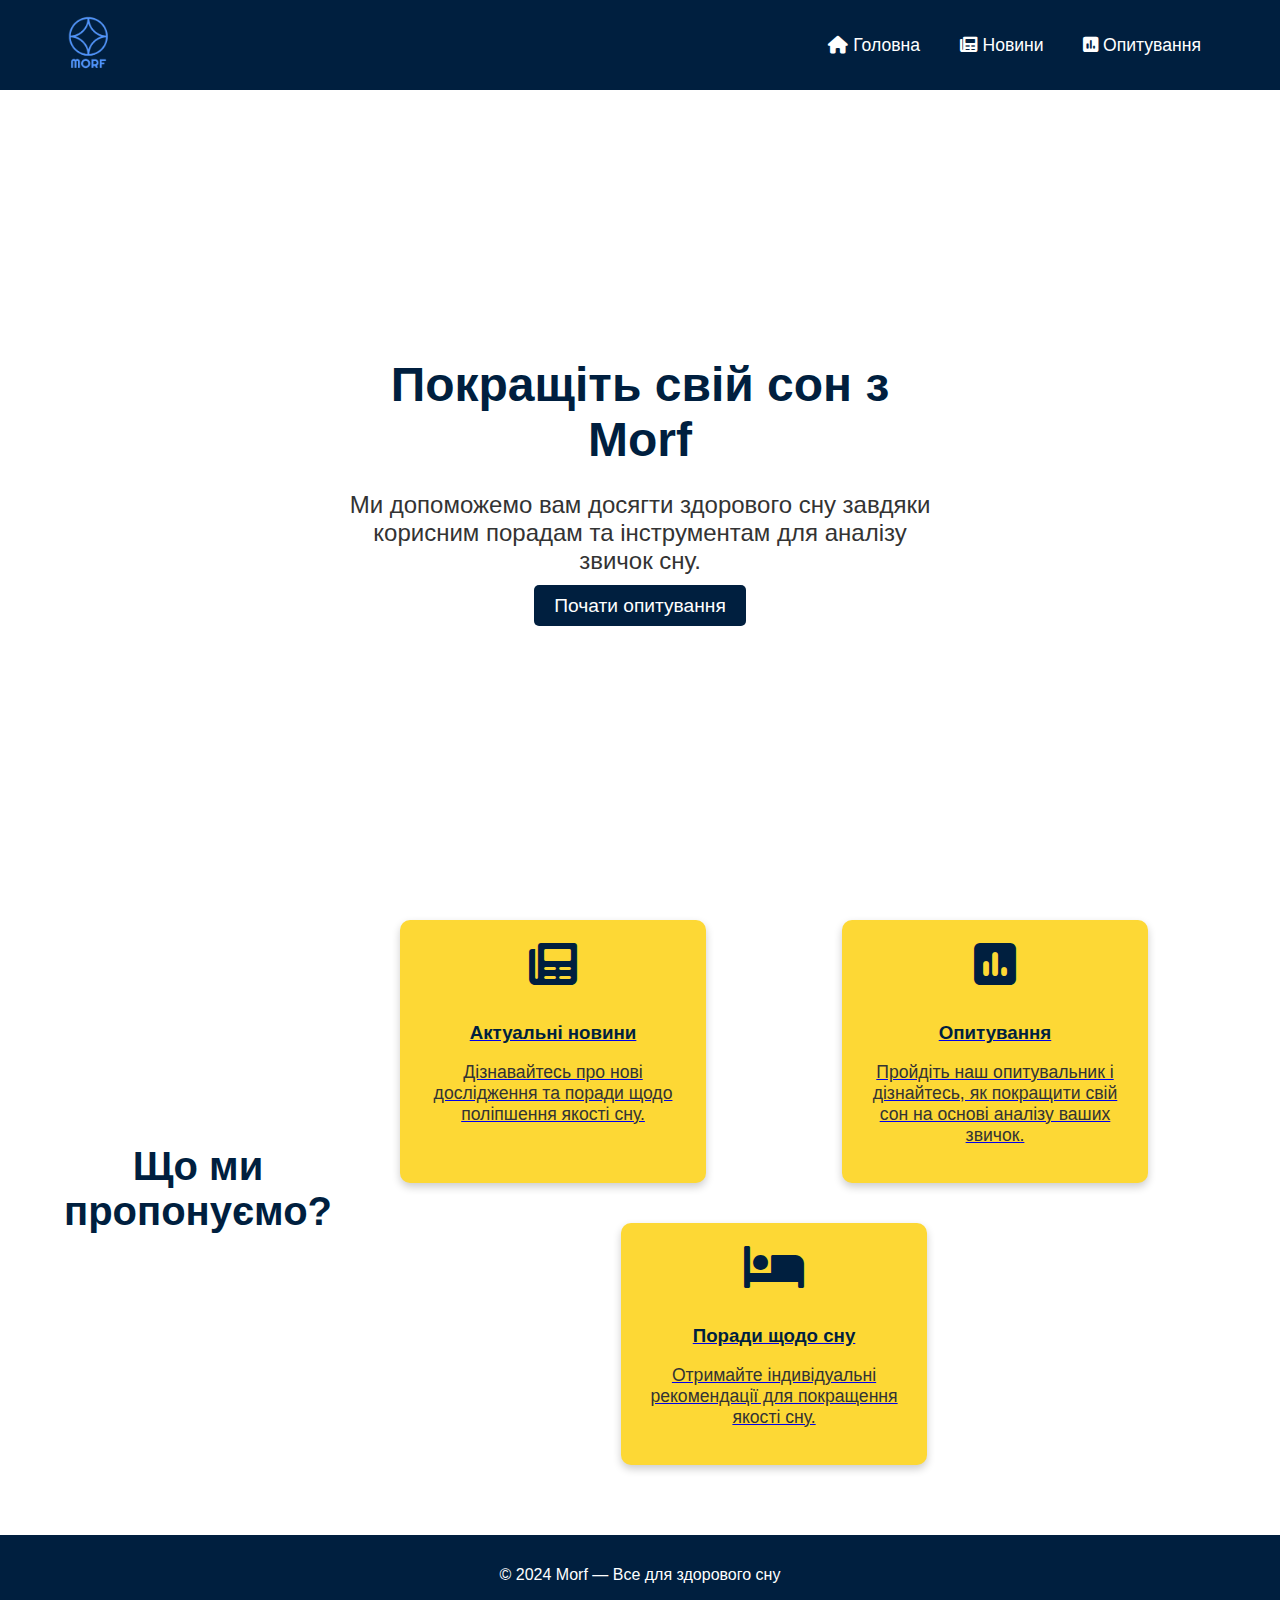
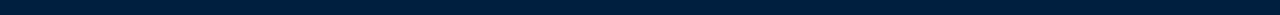
==== index.html @ 2e4f04ed "first commit" ====
<!DOCTYPE html>
<html lang="uk">
<head>
    <meta charset="UTF-8">
    <meta name="viewport" content="width=device-width, initial-scale=1.0">
    <title>Morf — Допомога зі сном</title>
    <link rel="stylesheet" href="styles.css">
    <link rel="stylesheet" href="https://cdnjs.cloudflare.com/ajax/libs/font-awesome/6.0.0-beta3/css/all.min.css">
</head>
<body>
    <header>
        <nav class="navbar">
            <div class="container">
                <div class="logo-container">
                    <img src="images/logo.png" alt="Логотип Morf" class="logo">
                    
                </div>
                <ul class="nav-links">
                    <li><a href="index.html"><i class="fas fa-home"></i> Головна</a></li>
                    <li><a href="news.html"><i class="fas fa-newspaper"></i> Новини</a></li>
                    <li><a href="survey.html"><i class="fas fa-poll"></i> Опитування</a></li>
                </ul>
            </div>
        </nav>
    </header>
    <section class="hero">
        <div class="hero-content">
            <h1>Покращіть свій сон з Morf</h1>
            <p>Ми допоможемо вам досягти здорового сну завдяки корисним порадам та інструментам для аналізу звичок сну.</p>
            <a href="survey.html" class="cta-btn">Почати опитування</a>
        </div>
    </section>
<section class="features">
    <div class="container">
        <h2>Що ми пропонуємо?</h2>
        <div class="cards">
            <a href="news.html" class="card">
                <i class="fas fa-newspaper card-icon"></i>
                <h3>Актуальні новини</h3>
                <p>Дізнавайтесь про нові дослідження та поради щодо поліпшення якості сну.</p>
            </a>
            <a href="survey.html" class="card">
                <i class="fas fa-poll card-icon"></i>
                <h3>Опитування</h3>
                <p>Пройдіть наш опитувальник і дізнайтесь, як покращити свій сон на основі аналізу ваших звичок.</p>
            </a>
            <div class="card">
                <a href="news.html">
                    <i class="fas fa-bed card-icon"></i>
                    <h3>Поради щодо сну</h3>
                    <p>Отримайте індивідуальні рекомендації для покращення якості сну.</p>
                </a>
            </div>
        </div>
    </div>
</section>

    <footer>
        <p>&copy; 2024 Morf — Все для здорового сну</p>
    </footer>
</body>
</html>
---- styles.css ----
body {
    font-family: Arial, sans-serif;
    margin: 0;
    padding: 0;
    background-color: #f4f4f4;
    color: #333;
}

.navbar {
    background-color: #001f3f;
    padding: 15px 0;
}

.container {
    width: 90%;
    margin: 0 auto;
    display: flex;
    justify-content: space-between;
    align-items: center;
}

.logo {
    width: 50px;
    height: auto;
}

.nav-links {
    list-style: none;
}

.nav-links li {
    display: inline;
    margin-left: 20px;
}

.nav-links li a {
    color: white;
    text-decoration: none;
    font-size: 1.1em;
}

.nav-links li a:hover {
    color: #fdd835;
}


.hero {
    background-color: #ffffff; 
    height: 80vh;
    display: flex;
    justify-content: center;
    align-items: center;
    text-align: center;
    padding: 20px;
}

.hero-content {
    color: #333333; 
    max-width: 600px;
}

.hero h1 {
    font-size: 3em;
    margin-bottom: 10px;
    color: #001f3f; 
}

.hero p {
    font-size: 1.5em;
    margin-bottom: 20px;
    color: #333333; 
}

.cta-btn {
    background-color: #001f3f;
    color: #ffffff;
    padding: 10px 20px;
    text-decoration: none;
    font-size: 1.2em;
    border-radius: 5px;
}

.cta-btn:hover {
    background-color: #002855;
}


.features {
    padding: 50px 0;
    background-color: #fff;
}

.features h2 {
    text-align: center; 
    margin-bottom: 40px;
    color: #001f3f;
    font-size: 2.5em; 
}

.cards {
    display: flex;
    justify-content: space-around;
    flex-wrap: wrap;
}

.card {
    background-color: #fdd835;
    padding: 20px;
    border-radius: 10px;
    text-align: center;
    width: 30%;
    margin: 20px;
    box-shadow: 0 4px 8px rgba(0, 0, 0, 0.2);
    transition: transform 0.3s;
}

.card:hover {
    transform: translateY(-10px);
}

.card-icon {
    font-size: 3em;
    margin-bottom: 15px;
    color: #001f3f;
}

.card h3 {
    color: #001f3f;
    margin-bottom: 10px;
}

.card p {
    font-size: 1.1em;
    color: #333;
}

.news-section {
    padding: 50px 0;
    background-color: #ffffff; 
    border-top: 4px solid #001f3f; 
}

.section-title {
    text-align: center; 
    margin-bottom: 40px; 
    color: #001f3f; 
    font-size: 2.5em; 
    font-weight: bold; 
}

.news-cards {
    display: flex;
    justify-content: space-between;
    flex-wrap: wrap; 
}

.news-card {
    background-color: #f9f9f9; 
    border-radius: 10px; 
    padding: 20px;
    margin: 20px;
    box-shadow: 0 4px 10px rgba(0, 0, 0, 0.1); 
    transition: transform 0.3s, box-shadow 0.3s;
    width: calc(30% - 40px); 
}

.news-card:hover {
    transform: translateY(-5px); 
    box-shadow: 0 6px 15px rgba(0, 0, 0, 0.2); 
}

.news-image {
    width: 100%; 
    border-radius: 10px;
    height: auto; 
}

.read-more {
    display: inline-block; 
    margin-top: 15px; 
    padding: 10px 15px; 
    background-color: #001f3f; 
    color: white; 
    border-radius: 5px; 
    text-decoration: none; 
    transition: background-color 0.3s; 
}

.read-more:hover {
    background-color: #002855; 
}

body {
    font-family: Arial, sans-serif;
    margin: 0;
    padding: 0;
    background-color: #f4f4f4;
    color: #333;
}


.header-title {
    text-align: center;
    margin: 20px 0;
    font-size: 2.5em;
    color: #001f3f; 
}


.navbar {
    background-color: #001f3f;
    padding: 15px 0;
    text-align: center;
}

.navbar ul {
    list-style: none;
    padding: 0;
}

.navbar li {
    display: inline;
    margin: 0 15px;
}

.navbar a {
    color: white;
    text-decoration: none;
    font-size: 1.1em;
}

.navbar a:hover {
    color: #fdd835;
}

body {
    font-family: Arial, sans-serif;
    margin: 0;
    padding: 0;
    background-color: #f4f4f4;
    color: #333;
}

.navbar {
    background-color: #001f3f;
    padding: 15px 0;
}

.container {
    width: 90%;
    margin: 0 auto;
    display: flex;
    justify-content: space-between;
    align-items: center;
}

.logo {
    width: 50px;
    height: auto;
}

.logo-text {
    color: #fdd835;
    font-size: 1.8em;
    margin-left: 10px;
}

.nav-links {
    list-style: none;
}

.nav-links li {
    display: inline;
    margin-left: 20px;
}

.nav-links li a {
    color: white;
    text-decoration: none;
    font-size: 1.1em;
}

.nav-links li a:hover {
    color: #fdd835;
}


.survey-section {
    padding: 50px 0; 
    background-color: #f4f4f4; 
    text-align: center;
}

.section-title {
    font-size: 2em; 
    margin-bottom: 30px; 
    color: #001f3f; 
}

.survey-form {
    max-width: 600px; 
    margin: 0 auto; 
    background-color: white; 
    padding: 20px;
    border-radius: 10px;
    box-shadow: 0 4px 8px rgba(0, 0, 0, 0.2); 
}

.survey-form label {
    display: block;
    margin: 15px 0 5px;
}

.survey-form input, .survey-form select {
    width: 100%;
    padding: 10px;
    margin-bottom: 20px;
    border: 1px solid #ccc;
    border-radius: 5px;
}

.center-radio {
    display: flex;
    justify-content: space-between;
    margin: 10px 0;
}
label {
    display: block; 
    margin: 15px 0 5px;
    font-weight: bold; 
}

input, select {
    width: 100%; 
    padding: 10px;
    margin-bottom: 20px; 
    border: 1px solid #ccc; 
    border-radius: 5px; 
}

.btn-submit, .btn-reset {
    background-color: #001f3f; 
    color: white;
    padding: 10px 20px; 
    border: none; 
    border-radius: 5px; 
    cursor: pointer; 
    font-size: 1em; 
    margin: 5px;
}

.btn-submit:hover, .btn-reset:hover {
    background-color: #002855;
}

footer {
    background-color: #001f3f;
    color: white;
    text-align: center;
    padding: 15px 0;
}
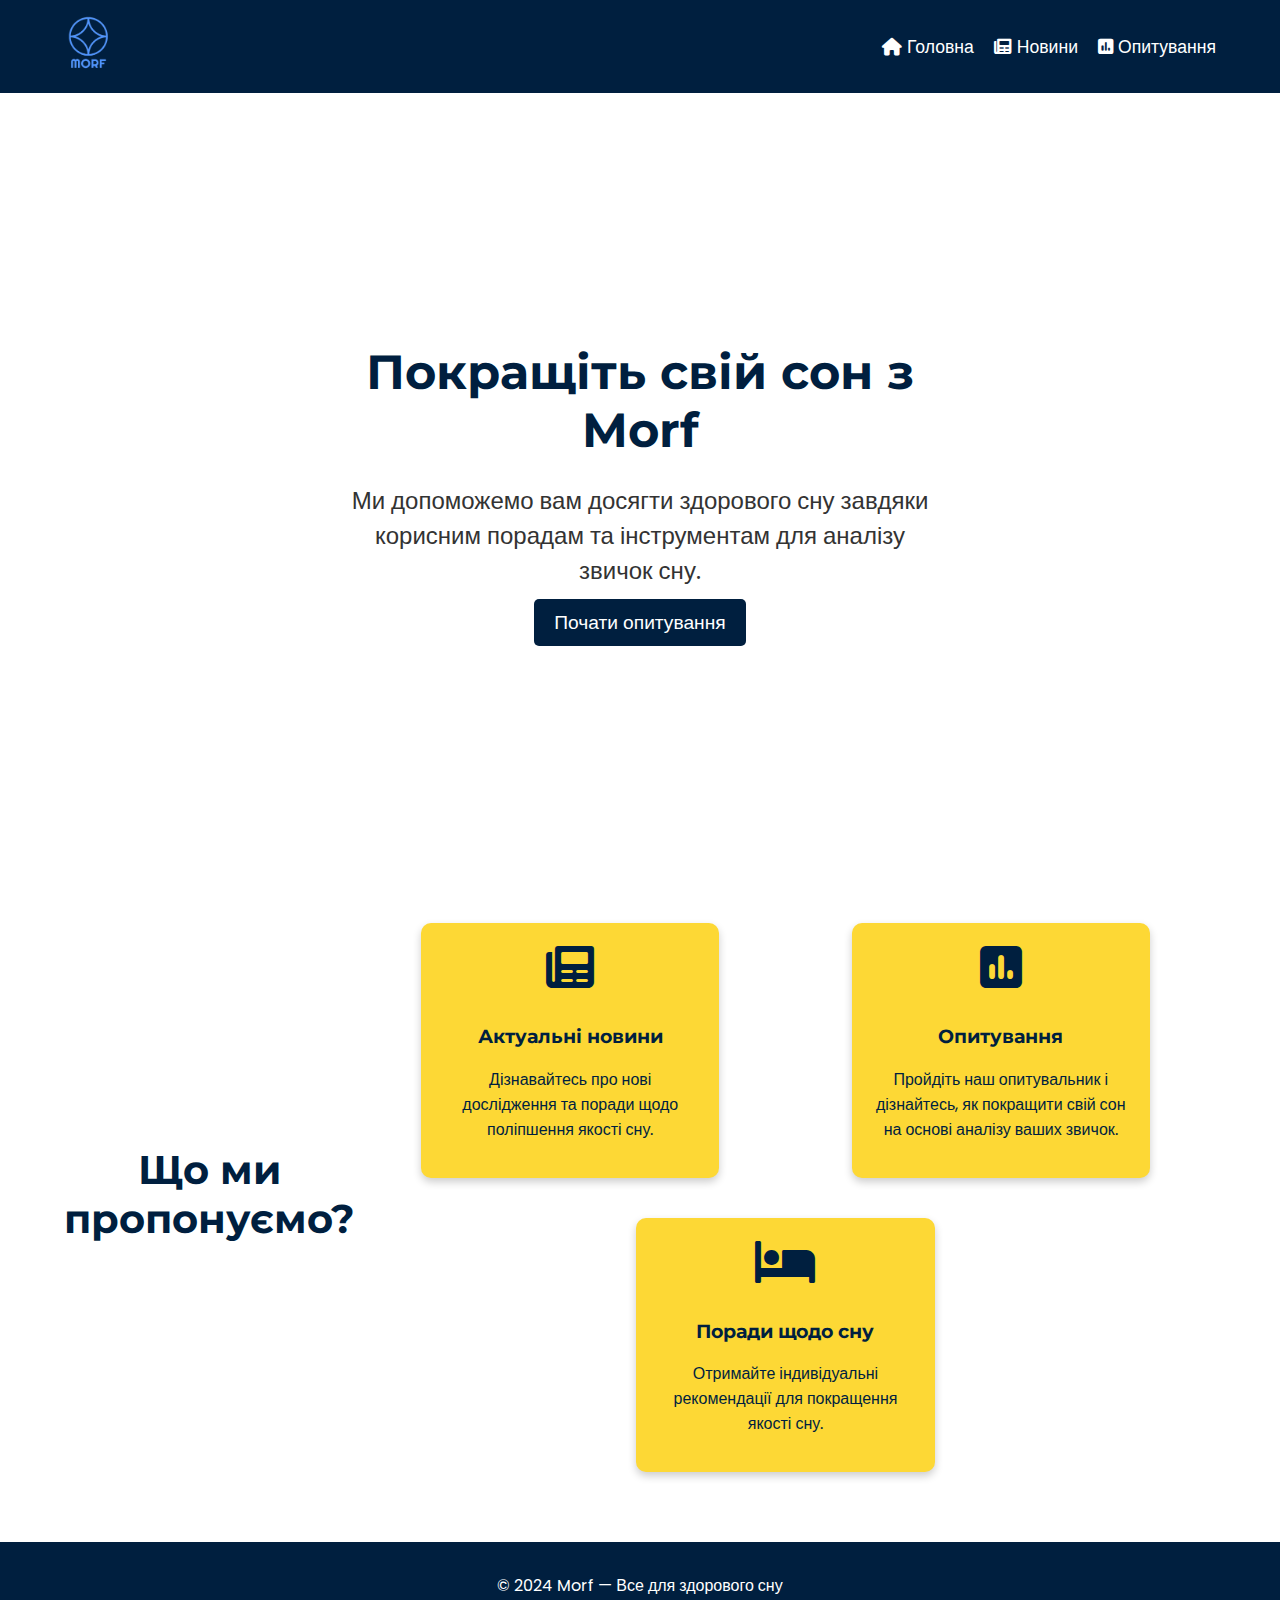
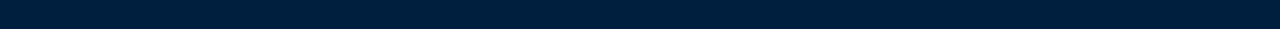
==== commit fa12c858: "first commit" ====
--- a/index.html
+++ b/index.html
@@ -4,8 +4,9 @@
     <meta charset="UTF-8">
     <meta name="viewport" content="width=device-width, initial-scale=1.0">
     <title>Morf — Допомога зі сном</title>
-    <link rel="stylesheet" href="styles.css">
+    <link rel="stylesheet" href="styles/styles.css">
     <link rel="stylesheet" href="https://cdnjs.cloudflare.com/ajax/libs/font-awesome/6.0.0-beta3/css/all.min.css">
+    <link href="https://fonts.googleapis.com/css2?family=Montserrat:wght@400;700&family=Poppins:wght@300;400;600&display=swap" rel="stylesheet">
 </head>
 <body>
     <header>
@@ -13,7 +14,6 @@
             <div class="container">
                 <div class="logo-container">
                     <img src="images/logo.png" alt="Логотип Morf" class="logo">
-                    
                 </div>
                 <ul class="nav-links">
                     <li><a href="index.html"><i class="fas fa-home"></i> Головна</a></li>
@@ -30,30 +30,29 @@
             <a href="survey.html" class="cta-btn">Почати опитування</a>
         </div>
     </section>
-<section class="features">
-    <div class="container">
-        <h2>Що ми пропонуємо?</h2>
-        <div class="cards">
-            <a href="news.html" class="card">
-                <i class="fas fa-newspaper card-icon"></i>
-                <h3>Актуальні новини</h3>
-                <p>Дізнавайтесь про нові дослідження та поради щодо поліпшення якості сну.</p>
-            </a>
-            <a href="survey.html" class="card">
-                <i class="fas fa-poll card-icon"></i>
-                <h3>Опитування</h3>
-                <p>Пройдіть наш опитувальник і дізнайтесь, як покращити свій сон на основі аналізу ваших звичок.</p>
-            </a>
-            <div class="card">
-                <a href="news.html">
+
+    <section class="features">
+        <div class="container">
+            <h2>Що ми пропонуємо?</h2>
+            <div class="cards">
+                <a href="news.html" class="card">
+                    <i class="fas fa-newspaper card-icon"></i>
+                    <h3>Актуальні новини</h3>
+                    <p>Дізнавайтесь про нові дослідження та поради щодо поліпшення якості сну.</p>
+                </a>
+                <a href="survey.html" class="card">
+                    <i class="fas fa-poll card-icon"></i>
+                    <h3>Опитування</h3>
+                    <p>Пройдіть наш опитувальник і дізнайтесь, як покращити свій сон на основі аналізу ваших звичок.</p>
+                </a>
+                <a href="news.html" class="card">
                     <i class="fas fa-bed card-icon"></i>
                     <h3>Поради щодо сну</h3>
                     <p>Отримайте індивідуальні рекомендації для покращення якості сну.</p>
                 </a>
             </div>
         </div>
-    </div>
-</section>
+    </section>
 
     <footer>
         <p>&copy; 2024 Morf — Все для здорового сну</p>
--- a/styles/styles.css
+++ b/styles/styles.css
@@ -0,0 +1,268 @@
+:root {
+    --primary-color: #001f3f;
+    --secondary-color: #fdd835;
+    --accent-color: #FF6347;
+    --hover-color: #002855;
+}
+
+body {
+    font-family: 'Poppins', Arial, sans-serif;
+    margin: 0;
+    padding: 0;
+    background-color: #f4f4f4;
+    color: #333;
+}
+
+h1, h2, h3 {
+    font-family: 'Montserrat', Arial, sans-serif;
+    font-weight: 700;
+    color: var(--primary-color);
+}
+
+.navbar {
+    background-color: var(--primary-color);
+    padding: 15px 0;
+}
+
+.container {
+    width: 90%;
+    margin: 0 auto;
+    display: flex;
+    justify-content: space-between;
+    align-items: center;
+}
+
+.logo {
+    width: 50px;
+    height: auto;
+}
+
+.nav-links {
+    list-style: none;
+    display: flex;
+    gap: 20px;
+}
+
+.nav-links li {
+    display: inline;
+}
+
+.nav-links li a {
+    color: white;
+    text-decoration: none;
+    font-size: 1.1em;
+}
+
+.nav-links li a:hover {
+    color: var(--secondary-color);
+}
+
+.hero {
+    background-color: #ffffff;
+    height: 80vh;
+    display: flex;
+    justify-content: center;
+    align-items: center;
+    text-align: center;
+    padding: 20px;
+}
+
+.hero-content {
+    color: #333333;
+    max-width: 600px;
+}
+
+.hero h1 {
+    font-size: 3em;
+    margin-bottom: 10px;
+    color: var(--primary-color);
+}
+
+.hero p {
+    font-size: 1.5em;
+    margin-bottom: 20px;
+}
+
+.cta-btn {
+    background-color: var(--primary-color);
+    color: #ffffff;
+    padding: 10px 20px;
+    text-decoration: none;
+    font-size: 1.2em;
+    border-radius: 5px;
+}
+
+.cta-btn:hover {
+    background-color: var(--hover-color);
+}
+
+.features {
+    padding: 50px 0;
+    background-color: #fff;
+}
+
+.features h2 {
+    text-align: center;
+    margin-bottom: 40px;
+    color: var(--primary-color);
+    font-size: 2.5em;
+}
+
+.cards {
+    display: flex;
+    justify-content: space-around;
+    flex-wrap: wrap;
+}
+
+.card {
+    background-color: var(--secondary-color);
+    padding: 20px;
+    border-radius: 10px;
+    text-align: center;
+    width: 30%;
+    margin: 20px;
+    box-shadow: 0 4px 8px rgba(0, 0, 0, 0.2);
+    transition: transform 0.3s;
+    text-decoration: none;
+    color: var(--primary-color);
+}
+
+.card:hover {
+    transform: translateY(-10px);
+}
+
+.card-icon {
+    font-size: 3em;
+    margin-bottom: 15px;
+}
+
+.news-section {
+    padding: 50px 0;
+    background-color: #f4f4f4;
+}
+
+.section-title {
+    text-align: center;
+    font-family: 'Montserrat', Arial, sans-serif;
+    font-size: 2.5em;
+    margin-bottom: 40px;
+    color: var(--primary-color);
+}
+
+.news-cards {
+    display: flex;
+    justify-content: space-around;
+    flex-wrap: wrap;
+    gap: 20px;
+}
+
+.news-card {
+    background-color: white;
+    border-radius: 10px;
+    box-shadow: 0 4px 8px rgba(0, 0, 0, 0.2);
+    overflow: hidden;
+    width: 30%;
+    transition: transform 0.3s;
+    text-decoration: none;
+    color: #333;
+}
+
+.news-card:hover {
+    transform: scale(1.05);
+}
+
+.news-image {
+    width: 100%;
+    height: auto;
+}
+
+.news-card h3 {
+    font-family: 'Montserrat', Arial, sans-serif;
+    font-size: 1.5em;
+    margin: 15px 0;
+}
+
+.news-card p {
+    padding: 0 15px;
+    font-family: 'Poppins', Arial, sans-serif;
+    margin-bottom: 15px;
+}
+
+.read-more {
+    display: inline-block;
+    margin: 15px;
+    padding: 10px 15px;
+    background-color: var(--primary-color);
+    color: white;
+    text-decoration: none;
+    border-radius: 5px;
+    transition: background-color 0.3s;
+}
+
+.read-more:hover {
+    background-color: var(--hover-color);
+}
+
+.survey-section {
+    padding: 50px 20px;
+    background-color: white;
+}
+
+.survey-section h2 {
+    text-align: center;
+    margin-bottom: 40px;
+    font-family: 'Montserrat', Arial, sans-serif;
+    color: var(--primary-color);
+}
+
+.survey-form {
+    max-width: 600px;
+    margin: 0 auto;
+    display: flex;
+    flex-direction: column;
+    gap: 15px;
+}
+
+.survey-form label {
+    font-weight: bold;
+}
+
+.survey-form input, 
+.survey-form select {
+    padding: 10px;
+    border: 1px solid #ccc;
+    border-radius: 5px;
+}
+
+.survey-form input:focus, 
+.survey-form select:focus {
+    border-color: var(--accent-color);
+    outline: none;
+}
+
+.center-radio {
+    display: flex;
+    justify-content: space-between;
+    align-items: center;
+}
+
+.btn-submit, .btn-reset {
+    background-color: var(--accent-color);
+    color: white;
+    padding: 10px 20px;
+    border: none;
+    border-radius: 5px;
+    cursor: pointer;
+    font-weight: bold;
+}
+
+.btn-submit:hover, .btn-reset:hover {
+    background-color: #FF4500;
+}
+
+footer {
+    background-color: var(--primary-color);
+    color: white;
+    text-align: center;
+    padding: 15px 0;
+}
